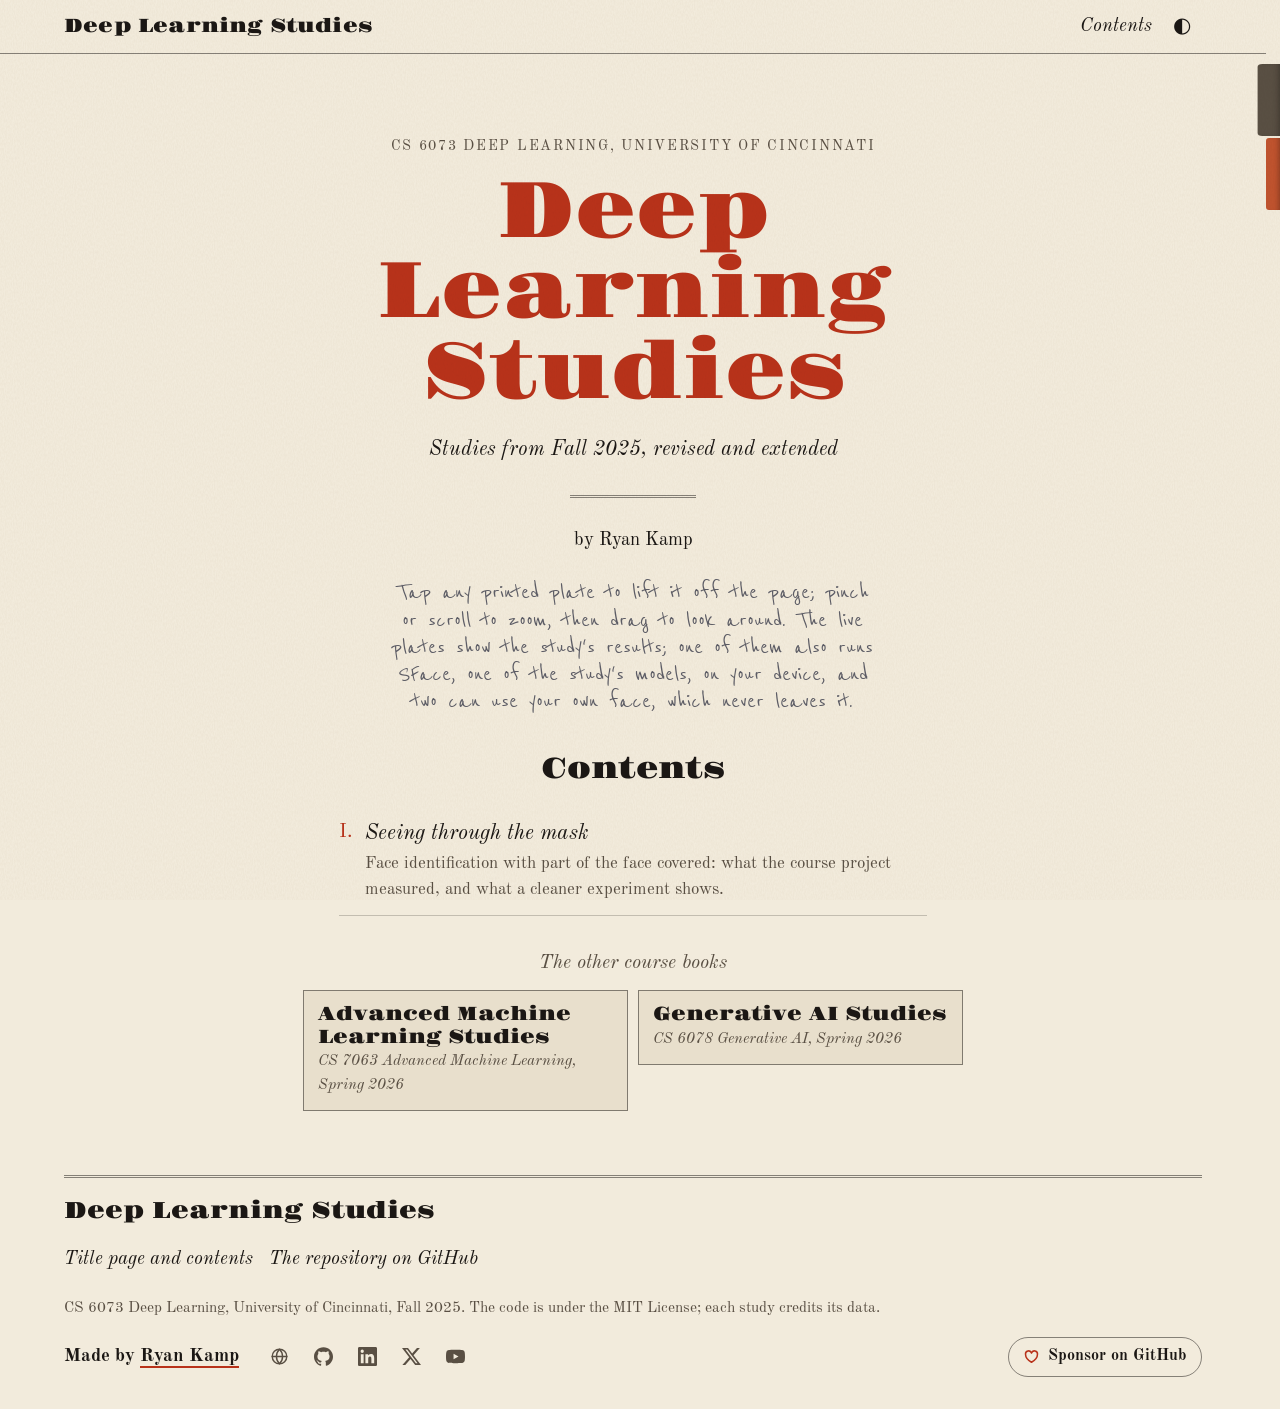
==== docs/index.html @ 61f52e77 "Public release version" ====
<!doctype html>
<html lang="en" data-leaf="0">
<head>
<meta charset="utf-8">
<meta name="viewport" content="width=device-width, initial-scale=1">
<meta name="description" content="A project from CS 6073 Deep Learning, fall 2025, revised and extended: face identification with part of the face covered, what the course project measured, and what a cleaner experiment shows.">
<link rel="icon" href="data:image/svg+xml,%3Csvg%20xmlns%3D%27http%3A%2F%2Fwww.w3.org%2F2000%2Fsvg%27%20viewBox%3D%270%200%2032%2032%27%3E%3Crect%20width%3D%2732%27%20height%3D%2732%27%20rx%3D%274%27%20fill%3D%27%23f2ebdc%27%2F%3E%3Crect%20x%3D%276%27%20y%3D%276%27%20width%3D%2720%27%20height%3D%2720%27%20fill%3D%27%23c0532e%27%2F%3E%3C%2Fsvg%3E">
<link rel="canonical" href="https://ryanjosephkamp.github.io/deep-learning-studies/">
<meta property="og:type" content="website">
<meta property="og:site_name" content="Deep Learning Studies">
<meta property="og:title" content="Deep Learning Studies">
<meta property="og:description" content="A project from CS 6073 Deep Learning, fall 2025, revised and extended: face identification with part of the face covered, what the course project measured, and what a cleaner experiment shows.">
<meta property="og:url" content="https://ryanjosephkamp.github.io/deep-learning-studies/">
<meta property="og:image" content="https://ryanjosephkamp.github.io/deep-learning-studies/assets/share.png">
<meta property="og:image:width" content="1200">
<meta property="og:image:height" content="630">
<meta property="og:image:alt" content="The title page of Deep Learning Studies, by Ryan Kamp: the title in red on cream paper, with the course and the line Studies from Fall 2025, revised and extended.">
<meta name="twitter:card" content="summary_large_image">
<title>Deep Learning Studies</title>
<meta name="color-scheme" content="light dark">
<link rel="stylesheet" href="assets/book.css?v=69820c8120">
<script src="assets/book.js?v=2469685aef"></script>
</head>
<body>
<a class="skip" href="#main">Skip to the text</a>
<header class="head"><a class="brand" href="index.html">Deep Learning Studies</a>
<nav aria-label="Book"><a href="index.html#contents">Contents</a><button class="mode" type="button">◐</button></nav></header>
<nav class="edge" aria-label="Thumb index"><a href="index.html" style="--c:var(--ink-2)" aria-label="Contents" aria-current="page"></a><a href="facial-recognition-under-occlusion-project/index.html" style="--c:#c0532e" aria-label="Chapter I"></a></nav>
<main id="main">
<section class="title-page">
<p class="kicker">CS 6073 Deep Learning, University of Cincinnati</p>
<h1 class="t">Deep Learning Studies</h1>
<p class="sub">Studies from Fall 2025, revised and extended</p>
<div class="rule"></div>
<p class="by">by Ryan Kamp</p>
</section>
<p class="how pencil">Tap any printed plate to lift it off the page; pinch or scroll to zoom, then drag to look around. The live plates show the study&#x27;s results; one of them also runs SFace, one of the study&#x27;s models, on your device, and two can use your own face, which never leaves it.</p>
<section class="contents" id="contents"><h2>Contents</h2><ol><li><a href="facial-recognition-under-occlusion-project/index.html"><span class="no">I.</span><span class="name"><em>Seeing through the mask</em></span><span class="sum">Face identification with part of the face covered: what the course project measured, and what a cleaner experiment shows.</span></a></li></ol></section>
<section class="others" aria-labelledby="others-h"><h2 id="others-h">The other course books</h2><ul><li><a href="https://ryanjosephkamp.github.io/advanced-ml-studies/"><span class="o-title">Advanced Machine Learning Studies</span><span class="o-course">CS 7063 Advanced Machine Learning, Spring 2026</span></a></li><li><a href="https://ryanjosephkamp.github.io/generative-ai-studies/"><span class="o-title">Generative AI Studies</span><span class="o-course">CS 6078 Generative AI, Spring 2026</span></a></li></ul></section>
</main>
<footer class="foot"><div class="foot-inner">
<p class="foot-title">Deep Learning Studies</p>
<nav aria-label="Book and source"><a href="index.html">Title page and contents</a><a href="https://github.com/ryanjosephkamp/deep-learning-studies">The repository on GitHub</a></nav>
<p class="fine">CS 6073 Deep Learning, University of Cincinnati, Fall 2025. The code is under the MIT License; each study credits its data.</p>
<div class="site-credit">
  <p class="site-credit-made">Made by <a href="https://ryanjosephkamp.github.io/">Ryan Kamp</a></p>
  <ul class="site-credit-social" aria-label="Ryan Kamp online">
    <li><a href="https://ryanjosephkamp.github.io/" aria-label="Ryan Kamp’s website" title="Website"><svg viewBox="0 0 24 24" aria-hidden="true" focusable="false"><g fill="none" stroke="currentColor" stroke-width="1.8" stroke-linecap="round" stroke-linejoin="round"><circle cx="12" cy="12" r="9.2"/><path d="M2.8 12h18.4M12 2.8c2.6 2.6 3.9 5.7 3.9 9.2s-1.3 6.6-3.9 9.2c-2.6-2.6-3.9-5.7-3.9-9.2S9.4 5.4 12 2.8Z"/></g></svg></a></li>
    <li><a href="https://github.com/ryanjosephkamp/" aria-label="Ryan Kamp on GitHub" title="GitHub"><svg viewBox="0 0 24 24" aria-hidden="true" focusable="false"><path fill="currentColor" d="M12 .297c-6.63 0-12 5.373-12 12 0 5.303 3.438 9.8 8.205 11.385.6.113.82-.258.82-.577 0-.285-.01-1.04-.015-2.04-3.338.724-4.042-1.61-4.042-1.61C4.422 18.07 3.633 17.7 3.633 17.7c-1.087-.744.084-.729.084-.729 1.205.084 1.838 1.236 1.838 1.236 1.07 1.835 2.809 1.305 3.495.998.108-.776.417-1.305.76-1.605-2.665-.3-5.466-1.332-5.466-5.93 0-1.31.465-2.38 1.235-3.22-.135-.303-.54-1.523.105-3.176 0 0 1.005-.322 3.3 1.23.96-.267 1.98-.399 3-.405 1.02.006 2.04.138 3 .405 2.28-1.552 3.285-1.23 3.285-1.23.645 1.653.24 2.873.12 3.176.765.84 1.23 1.91 1.23 3.22 0 4.61-2.805 5.625-5.475 5.92.42.36.81 1.096.81 2.22 0 1.606-.015 2.896-.015 3.286 0 .315.21.69.825.57C20.565 22.092 24 17.592 24 12.297c0-6.627-5.373-12-12-12"/></svg></a></li>
    <li><a href="https://www.linkedin.com/in/ryanjosephkamp/" aria-label="Ryan Kamp on LinkedIn" title="LinkedIn"><svg viewBox="0 0 24 24" aria-hidden="true" focusable="false"><path fill="currentColor" d="M20.447 20.452h-3.554v-5.569c0-1.328-.027-3.037-1.852-3.037-1.853 0-2.136 1.445-2.136 2.939v5.667H9.351V9h3.414v1.561h.046c.477-.9 1.637-1.85 3.37-1.85 3.601 0 4.267 2.37 4.267 5.455v6.286zM5.337 7.433a2.062 2.062 0 0 1-2.063-2.065 2.064 2.064 0 1 1 2.063 2.065zm1.782 13.019H3.555V9h3.564v11.452zM22.225 0H1.771C.792 0 0 .774 0 1.729v20.542C0 23.227.792 24 1.771 24h20.451C23.2 24 24 23.227 24 22.271V1.729C24 .774 23.2 0 22.222 0h.003z"/></svg></a></li>
    <li><a href="https://x.com/ryanjosephkamp" aria-label="Ryan Kamp on X" title="X"><svg viewBox="0 0 24 24" aria-hidden="true" focusable="false"><path fill="currentColor" d="M18.901 1.153h3.68l-8.04 9.19L24 22.846h-7.406l-5.8-7.584-6.638 7.584H.474l8.6-9.83L0 1.154h7.594l5.243 6.932ZM17.61 20.644h2.039L6.486 3.24H4.298Z"/></svg></a></li>
    <li><a href="https://m.youtube.com/@RyanJosephKamp" aria-label="Ryan Kamp on YouTube" title="YouTube"><svg viewBox="0 0 24 24" aria-hidden="true" focusable="false"><path fill="currentColor" d="M23.498 6.186a3.016 3.016 0 0 0-2.122-2.136C19.505 3.545 12 3.545 12 3.545s-7.505 0-9.377.505A3.017 3.017 0 0 0 .502 6.186C0 8.07 0 12 0 12s0 3.93.502 5.814a3.016 3.016 0 0 0 2.122 2.136c1.871.505 9.376.505 9.376.505s7.505 0 9.377-.505a3.015 3.015 0 0 0 2.122-2.136C24 15.93 24 12 24 12s0-3.93-.502-5.814zM9.545 15.568V8.432L15.818 12l-6.273 3.568z"/></svg></a></li>
  </ul>
  <a class="site-credit-sponsor" href="https://github.com/sponsors/ryanjosephkamp"><svg viewBox="0 0 20 20" aria-hidden="true" focusable="false"><path d="M10 16.8S3 12.6 3 7.6A3.6 3.6 0 0 1 10 6a3.6 3.6 0 0 1 7 1.6c0 5-7 9.2-7 9.2Z" fill="none" stroke="currentColor" stroke-width="1.8" stroke-linejoin="round"/></svg>Sponsor on GitHub</a>
</div>

</div></footer>
<div class="lifted" hidden role="dialog" aria-modal="true" aria-label="Plate">
<div class="bar"><span class="title"></span><button class="close" type="button" aria-label="Put the plate back">✕</button></div>
<div class="stage"><div class="sheet"></div></div>
<p class="lift-cap"></p>
</div>
</body>
</html>
---- docs/assets/book.css ----
/* The course book: an old science book in one ink and a red second ink, with a day printing and a
   night printing. Fonts are under the SIL Open Font License (assets/fonts/OFL-*.txt). */
@font-face { font-family: "Old Standard"; src: url("fonts/old-standard-400.woff2") format("woff2"); font-weight: 400; font-style: normal; font-display: swap; }
@font-face { font-family: "Old Standard"; src: url("fonts/old-standard-400i.woff2") format("woff2"); font-weight: 400; font-style: italic; font-display: swap; }
@font-face { font-family: "Old Standard"; src: url("fonts/old-standard-700.woff2") format("woff2"); font-weight: 700; font-style: normal; font-display: swap; }
@font-face { font-family: "Gravitas One"; src: url("fonts/gravitas-one.woff2") format("woff2"); font-weight: 400; font-style: normal; font-display: swap; }
@font-face { font-family: "Reenie Beanie"; src: url("fonts/reenie-beanie.woff2") format("woff2"); font-weight: 400; font-style: normal; font-display: swap; }

:root {
  color-scheme: light;
  --paper: #f2ebdc;
  --paper-2: #e8dfcc;
  --ink: #1b1714;
  --ink-2: #594f43;
  --rule: rgba(27, 23, 20, 0.22);
  --rule-2: rgba(27, 23, 20, 0.5);
  --rubric: #b8321a;
  --pencil: #5d5d66;
  --shade: 44, 30, 18;
  --mount: #fbf8f1;
  --serif: "Old Standard", "Iowan Old Style", Georgia, serif;
  --fat: "Gravitas One", "Old Standard", Georgia, serif;
  --hand: "Reenie Beanie", "Bradley Hand", cursive;
  --edge: 14px;
  --gutter: clamp(16px, 5vw, 64px);
  --measure: 36rem;
  --wide: min(72rem, 92vw);
  --plate: min(62rem, 92vw);
}
@media (prefers-color-scheme: dark) {
  :root:not([data-theme="light"]) { color-scheme: dark; --paper: #121417; --paper-2: #1c1f24; --ink: #ece5d6; --ink-2: #b3ab9b; --rule: rgba(236, 229, 214, 0.2); --rule-2: rgba(236, 229, 214, 0.45); --rubric: #ff7a52; --pencil: #b0b0b8; --shade: 0, 0, 0; --mount: #1c1f24; }
}
:root[data-theme="dark"] { color-scheme: dark; --paper: #121417; --paper-2: #1c1f24; --ink: #ece5d6; --ink-2: #b3ab9b; --rule: rgba(236, 229, 214, 0.2); --rule-2: rgba(236, 229, 214, 0.45); --rubric: #ff7a52; --pencil: #b0b0b8; --shade: 0, 0, 0; --mount: #1c1f24; }

*, *::before, *::after { box-sizing: border-box; }
@media (min-width: 1024px) { html { font-size: 112%; } :root { --measure: 34rem; } }
@media (min-width: 1440px) { html { font-size: 118%; } :root { --measure: 34rem; } }
html { -webkit-text-size-adjust: 100%; overflow-x: clip; scroll-padding-top: 64px; }
body {
  margin: 0;
  background-color: var(--paper);
  color: var(--ink);
  font: 400 1.0625rem/1.55 var(--serif);
  font-variant-numeric: oldstyle-nums;
  -webkit-font-smoothing: antialiased;
  overflow-x: clip;
  padding-right: var(--edge);
}
/* The sheet: a few fibers. */
body::before {
  content: ""; position: fixed; inset: 0; z-index: 60; pointer-events: none; opacity: 0.45; mix-blend-mode: multiply;
  background-image: url("data:image/svg+xml,%3Csvg xmlns='http://www.w3.org/2000/svg' width='240' height='240'%3E%3Cfilter id='f'%3E%3CfeTurbulence type='fractalNoise' baseFrequency='.9 .35' numOctaves='2' seed='4'/%3E%3CfeColorMatrix values='0 0 0 0 .55 0 0 0 0 .47 0 0 0 0 .35 0 0 0 .32 -.08'/%3E%3C/filter%3E%3Crect width='240' height='240' filter='url(%23f)'/%3E%3C/svg%3E");
}
:root[data-theme="dark"] body::before { mix-blend-mode: screen; opacity: 0.08; }
@media (prefers-color-scheme: dark) { :root:not([data-theme="light"]) body::before { mix-blend-mode: screen; opacity: 0.08; } }
img, svg { display: block; max-width: 100%; height: auto; }
a { color: inherit; text-decoration-thickness: 1px; text-underline-offset: 0.18em; }
a:hover { color: var(--rubric); }
h1, h2, h3 { font-weight: 400; margin: 0; line-height: 1.12; }
p { margin: 0 0 0.85em; }
code { font-family: ui-monospace, SFMono-Regular, Menlo, monospace; font-size: 0.82em; font-variant-numeric: lining-nums; overflow-wrap: anywhere; }
:focus-visible { outline: 2px solid var(--rubric); outline-offset: 3px; }
.skip { position: absolute; left: -999px; top: 0; z-index: 90; background: var(--ink); color: var(--paper); padding: 10px 14px; }
.skip:focus { left: 8px; top: 8px; }
.kicker { font-size: 0.8rem; letter-spacing: 0.12em; text-transform: uppercase; color: var(--ink-2); margin: 0 0 0.5rem; font-variant-numeric: lining-nums; }
.pencil { font-family: var(--hand); color: var(--pencil); font-size: 1.45rem; line-height: 1.05; }

/* The running head */
.head {
  display: flex; align-items: center; justify-content: space-between; gap: 8px;
  height: 54px; padding: 0 var(--gutter); border-bottom: 1px solid var(--rule-2);
}
.brand { font: 400 clamp(0.88rem, 4.1vw, 1.08rem)/1 var(--fat); text-decoration: none; letter-spacing: 0.01em; white-space: nowrap; }
.head nav { display: flex; align-items: center; gap: 2px; }
.head nav a { padding: 10px 8px; text-decoration: none; font-style: italic; }
@media (max-width: 420px) { .head { padding: 0 6px 0 16px; gap: 4px; } .head nav a { padding: 10px 4px; font-size: 0.95rem; } .mode { width: 36px; } }
.mode { all: unset; box-sizing: border-box; display: inline-grid; place-items: center; width: 40px; height: 40px; cursor: pointer; border-radius: 50%; font-size: 1.15rem; }
.mode:focus-visible { outline: 2px solid var(--rubric); }

/* The fore-edge: one painted tab per chapter, and one for the contents */
.edge { position: fixed; z-index: 45; right: 0; top: 64px; bottom: 12px; width: var(--edge); display: flex; flex-direction: column; gap: 2px; }
.edge a { flex: 0 1 72px; min-height: 28px; background: var(--c, var(--ink-2)); border-radius: 3px 0 0 3px; transform-origin: right center; transition: transform 0.14s; box-shadow: inset -5px 0 6px -5px rgba(0, 0, 0, 0.4); }
.edge a:hover, .edge a[aria-current="page"] { transform: scaleX(1.6); }

/* The title page */
.title-page { max-width: 44rem; margin: 0 auto; padding: clamp(40px, 9vh, 96px) var(--gutter) 24px; text-align: center; }
.title-page .t { font: 400 clamp(2.4rem, 9vw, 4.4rem)/1.02 var(--fat); color: var(--rubric); margin: 0.2em 0 0.25em; }
.title-page .sub { font-style: italic; font-size: 1.15rem; margin: 0 0 1.4rem; }
.title-page .rule { width: 7rem; height: 0; border-top: 3px double var(--rule-2); margin: 1.6rem auto; }
.title-page .by { font-size: 1.05rem; margin: 0; }
.how { max-width: var(--measure); margin: 0 auto; padding: 0 var(--gutter); text-align: center; }
.contents { max-width: 40rem; margin: 2.2rem auto 0; padding: 0 var(--gutter); }
.contents h2 { font: 400 1.6rem/1 var(--fat); text-align: center; margin-bottom: 1.2rem; }
.contents ol { list-style: none; margin: 0; padding: 0; }
.contents li a { display: grid; grid-template-columns: auto 1fr; gap: 0 12px; padding: 12px 0; text-decoration: none; border-bottom: 1px solid var(--rule); }
.contents .no { font-variant: small-caps; color: var(--rubric); font-size: 1.1rem; }
.contents .name { font-size: 1.2rem; }
.contents .sum { grid-column: 2; color: var(--ink-2); font-size: 0.95rem; }

/* A chapter: a text column, with a wider track for the hero, the plates, and the live plates */
.chapter {
  display: grid; padding: 0 0 24px;
  grid-template-columns: [full-start] minmax(var(--gutter), 1fr) [wide-start] minmax(0, calc((var(--wide) - var(--measure)) / 2)) [text-start] min(var(--measure), calc(100% - 2 * var(--gutter))) [text-end] minmax(0, calc((var(--wide) - var(--measure)) / 2)) [wide-end] minmax(var(--gutter), 1fr) [full-end];
}
.chapter > * { grid-column: text; min-width: 0; }
.chapter > .hero, .chapter > .plate, .chapter > .plate-live, .chapter > .turn, .chapter > .others { grid-column: wide; }
.chapter h1 { font: 400 clamp(2rem, 7vw, 3.1rem)/1.06 var(--fat); margin: 0.2rem 0 0.6rem; }
.chapter h1 em { font-style: normal; }
.chapter .front { font-style: italic; color: var(--ink-2); text-align: center; margin-top: 1.4rem; }
.chapter .front p { margin-bottom: 0.4em; }
.chapter .papers { display: flex; justify-content: center; flex-wrap: wrap; gap: 8px 18px; font-style: italic; margin: 0.4rem 0 1.6rem; }
.chapter .papers a { padding: 6px 0; }
.chapter h2 { font: 400 1.55rem/1.15 var(--serif); font-style: italic; margin: 2.2rem 0 0.8rem; text-align: center; }
.chapter h2::before { content: "❦"; display: block; color: var(--rubric); font-style: normal; font-size: 1.1rem; margin-bottom: 0.3rem; }
.chapter ul { padding-left: 1.2rem; }
.chapter li { margin-bottom: 0.5em; }
.chapter strong { font-weight: 700; }

/* The hero: the chapter's finding, a live miniature, its key numbers, and the way to each live plate */
.hero { display: grid; gap: 14px 28px; grid-template-columns: 1fr; padding: clamp(18px, 4vh, 48px) 0 clamp(14px, 3vh, 30px); border-bottom: 3px double var(--rule-2); margin-bottom: 0.4rem; }
.hero-text { text-align: center; }
.hero .kicker { margin-bottom: 0.2rem; }
.hero h1 { margin: 0 0 0.45rem; font-size: clamp(1.75rem, 7.4vw, 3.1rem); }
.hero-line { font-size: clamp(1.02rem, 4.2vw, 1.5rem); line-height: 1.3; margin: 0 auto; max-width: 34rem; text-wrap: balance; }
.hero-line em { font-style: italic; }
.hero-plate { margin: 0; display: grid; grid-template-columns: minmax(118px, 38%) 1fr; gap: 14px; align-items: center; }
.hero-crop { position: relative; aspect-ratio: 1; background: var(--mount); padding: 5px; border: 1px solid var(--rule-2); box-shadow: 0 12px 22px -16px rgba(var(--shade), 0.7); }
.hero-crop img, .hero-crop svg { position: absolute; inset: 5px; width: calc(100% - 10px); height: calc(100% - 10px); }
.hero-sq { fill: #000; }
.hero-read { display: grid; gap: 6px; font-size: 0.92rem; }
.hero-pause { all: unset; box-sizing: border-box; cursor: pointer; margin-left: 8px; min-height: 32px; padding: 2px 10px; border: 1px solid var(--rule-2); border-radius: 999px; font-size: 0.78rem; font-style: italic; color: var(--ink-2); vertical-align: middle; }
.hero-pause:focus-visible { outline: 2px solid var(--rubric); outline-offset: 2px; }
.hero-pause[hidden] { display: none; }
.hero-read p { margin: 0; }
.hero-size { font-style: italic; color: var(--ink-2); }
.hs-v { font: 400 1.5rem/1 var(--fat); color: var(--ink); font-style: normal; font-variant-numeric: lining-nums tabular-nums; margin-right: 0.15em; }
.hero-bar { display: grid; grid-template-columns: 5.6em 1fr 3.3em; align-items: center; gap: 8px; }
.hb-n { line-height: 1.1; }
.hb-t { height: 10px; border-left: 1px solid var(--rule-2); background: linear-gradient(to right, var(--rule) 1px, transparent 1px) 0 0 / 25% 100%; position: relative; }
.hb-f { position: absolute; left: 0; top: 1px; bottom: 1px; width: 0; background: var(--ink); transition: width 0.45s ease; }
.hero-bar[data-m="sf"] .hb-f { background: var(--rubric); }
.hb-v { text-align: right; font-variant-numeric: lining-nums tabular-nums; }
.hero-note { font-size: 0.8rem; color: var(--ink-2); font-style: italic; line-height: 1.3; }
.hero-numbers { display: grid; grid-template-columns: repeat(3, 1fr); gap: 10px; margin: 0; }
.hn { border-top: 1px solid var(--rule-2); padding-top: 6px; }
.hn dt { font: 400 clamp(0.98rem, 4vw, 1.55rem)/1.1 var(--fat); white-space: nowrap; font-variant-numeric: lining-nums; color: var(--rubric); }
.hn dd { margin: 4px 0 0; font-size: 0.78rem; line-height: 1.3; color: var(--ink-2); }
.hero-chips { display: flex; flex-wrap: wrap; justify-content: center; gap: 8px; }
.hero-chips a { display: inline-flex; align-items: center; gap: 8px; min-height: 42px; padding: 6px 14px 6px 8px; border: 1px solid var(--rule-2); border-radius: 999px; text-decoration: none; font-style: italic; background: var(--paper); }
.hero-chips a:hover { border-color: var(--rubric); }
.chip-no { display: inline-grid; place-items: center; width: 26px; height: 26px; border-radius: 50%; background: var(--rubric); color: var(--paper); font: 400 0.8rem/1 var(--serif); font-style: normal; font-variant-numeric: lining-nums; }
@media (max-width: 520px) {
  .hero { gap: 12px; padding-top: 14px; }
  .hero-plate { grid-template-columns: 40% 1fr; gap: 12px; }
  .hero-bar { grid-template-columns: 1fr 3.2em; row-gap: 2px; }
  .hb-n { grid-column: 1 / -1; font-size: 0.82rem; color: var(--ink-2); }
  .hs-v { font-size: 1.3rem; }
  .hs-l { font-size: 0.82rem; }
  .hero-note { font-size: 0.74rem; }
  .hero-numbers { gap: 8px; }
  .hn dd { font-size: 0.74rem; }
  .hero-chips { gap: 6px; }
  .hero-chips a { font-size: 0.86rem; min-height: 40px; padding: 4px 10px 4px 5px; gap: 6px; }
  .chip-no { width: 22px; height: 22px; font-size: 0.72rem; }
}
@media (min-width: 860px) {
  .hero { grid-template-columns: minmax(0, 1.05fr) minmax(0, 1fr); grid-template-areas: "text plate" "nums plate" "chips chips"; align-items: center; }
  .hero-text { grid-area: text; text-align: left; align-self: end; }
  .hero-line { margin: 0; }
  .hero-plate { grid-area: plate; grid-template-columns: minmax(0, 0.9fr) minmax(0, 1fr); }
  .hero-numbers { grid-area: nums; align-self: start; }
  .hero-chips { grid-area: chips; justify-content: flex-start; }
}

/* The end of a chapter: turning back, and the other course books */
.turn { display: flex; flex-wrap: wrap; justify-content: center; gap: 10px 28px; margin: 2.6rem 0 0; padding-top: 1.2rem; border-top: 3px double var(--rule-2); font-style: italic; }
.turn a { padding: 8px 0; }
.others { margin: 2rem auto 0; max-width: 44rem; width: 100%; padding: 0 var(--gutter); }
.chapter > .others { padding: 0; }
.others h2 { font: 400 1.1rem/1.2 var(--serif); font-style: italic; text-align: center; color: var(--ink-2); margin: 0 0 0.8rem; }
.others h2::before { content: none; }
.others ul { list-style: none; margin: 0; padding: 0; display: grid; gap: 10px; grid-template-columns: repeat(auto-fit, minmax(15rem, 1fr)); }
.others a { display: grid; gap: 2px; padding: 12px 14px; border: 1px solid var(--rule-2); text-decoration: none; background: var(--paper-2); }
.others a:hover { border-color: var(--rubric); }
.o-title { font: 400 1.05rem/1.2 var(--fat); }
.o-course { font-size: 0.86rem; color: var(--ink-2); font-style: italic; }

/* Plates: figures that lift off the page */
.plate { margin: 1.8rem auto; width: 100%; max-width: var(--plate); }
.plate > button.lift { all: unset; box-sizing: border-box; display: block; width: 100%; cursor: zoom-in; background: var(--mount); padding: 10px; border: 1px solid var(--rule-2); box-shadow: 0 1px 0 var(--rule), 0 14px 24px -18px rgba(var(--shade), 0.6); transition: transform 0.2s ease, box-shadow 0.2s ease; }
.plate > button.lift:hover { transform: translateY(-2px) rotate(-0.15deg); box-shadow: 0 1px 0 var(--rule), 0 22px 30px -18px rgba(var(--shade), 0.7); }
.plate > button.lift:focus-visible { outline: 2px solid var(--rubric); outline-offset: 3px; }
.plate img { width: 100%; height: auto; max-height: 82vh; object-fit: contain; }
.plate picture { display: block; }
@media (max-width: 640px) { .plate img { max-height: none; } }
.plate .v-dark { display: none; }
:root[data-theme="dark"] .plate .v-light { display: none; }
:root[data-theme="dark"] .plate .v-dark { display: block; }
@media (prefers-color-scheme: dark) { :root:not([data-theme="light"]) .plate .v-light { display: none; } :root:not([data-theme="light"]) .plate .v-dark { display: block; } }
.plate figcaption { margin: 0.7rem auto 0; max-width: var(--measure); font-size: 0.92rem; line-height: 1.45; color: var(--ink-2); }
.plate figcaption b { font-variant: small-caps; color: var(--rubric); font-weight: 400; letter-spacing: 0.04em; margin-right: 0.3em; }
.plate .hint { font-family: var(--hand); color: var(--pencil); font-size: 1.25rem; text-align: right; margin: 0.15rem 0.2rem 0; transform: rotate(-1deg); }

/* The lifted plate */
.lifted { position: fixed; inset: 0; z-index: 80; background: rgba(20, 16, 12, 0.94); display: grid; grid-template-rows: auto 1fr auto; touch-action: none; animation: lift-in 0.22s ease-out; }
.lifted[hidden] { display: none; }
.lifted .bar { display: flex; justify-content: space-between; align-items: center; gap: 8px; padding: 10px 16px; color: #fff; font-style: italic; }
.lifted .bar button { all: unset; cursor: pointer; min-width: 44px; min-height: 44px; display: grid; place-items: center; font-size: 1.3rem; color: #fff; border-radius: 50%; }
.lifted .bar button:focus-visible { outline: 2px solid #fff; }
.lifted .stage { position: relative; overflow: hidden; display: grid; place-items: center; }
.lifted .sheet { background: var(--mount); padding: 10px; box-shadow: 0 30px 60px -20px rgba(0, 0, 0, 0.7); transform-origin: 0 0; will-change: transform; max-width: min(96vw, 1400px); }
.lifted .sheet img { max-height: 78vh; width: auto; max-width: 100%; user-select: none; -webkit-user-drag: none; }
.lifted .lift-cap { color: #f2ebdc; margin: 0; padding: 8px 16px 16px; font-size: 0.9rem; text-align: center; max-height: 22vh; overflow-y: auto; }
@keyframes lift-in { from { opacity: 0; } to { opacity: 1; } }

/* The live plate */
.plate-live { margin: 2.2rem 0; scroll-margin-top: 64px; }
.plate-live .plate-live-stage { background: var(--paper-2); border: 1px solid var(--rule-2); padding: clamp(12px, 3vw, 22px); box-shadow: 0 14px 24px -18px rgba(var(--shade), 0.6); }
.plate-live h3 { font: 400 1.25rem/1.1 var(--fat); margin: 0 0 0.8rem; }
.ox-controls { display: grid; gap: 10px; margin-bottom: 14px; }
.ox-kinds, .ox-test { display: flex; flex-wrap: wrap; gap: 6px; }
.ox-kinds button, .ox-test button, .ox-play { all: unset; box-sizing: border-box; cursor: pointer; min-height: 40px; padding: 8px 12px; border: 1px solid var(--rule-2); border-radius: 999px; font-style: italic; font-size: 0.95rem; line-height: 1.2; background: var(--paper); }
.ox-kinds button[aria-checked="true"], .ox-test button[aria-checked="true"] { background: var(--ink); color: var(--paper); border-color: var(--ink); }
.ox-kinds button:focus-visible, .ox-test button:focus-visible, .ox-play:focus-visible { outline: 2px solid var(--rubric); outline-offset: 2px; }
.ox-play { justify-self: start; font-style: normal; }
.ox-size { display: grid; grid-template-columns: auto 1fr 3.4em; align-items: center; gap: 10px; font-style: italic; }
.ox-size input { width: 100%; accent-color: var(--rubric); min-height: 32px; }
.ox-size input:disabled { opacity: 0.4; }
.ox-size-out { font-variant-numeric: lining-nums tabular-nums; text-align: right; font-style: normal; }
.ox-body { display: grid; grid-template-columns: minmax(120px, 0.8fr) 2fr; gap: clamp(12px, 3vw, 28px); align-items: start; }
.ox-cropwrap { display: grid; gap: 8px; }
.ox-crop { width: 100%; background: var(--mount); border: 1px solid var(--rule-2); }
.ox-frame { fill: #fbf8f1; stroke: #1b1714; stroke-width: 0.8; }
.ox-dots circle { fill: #c0532e; stroke: #fbf8f1; stroke-width: 0.8; }
.ox-fill-black { fill: #1b1714; }
.ox-fill-gray { fill: rgb(128, 128, 128); }
.ox-example { fill: none; stroke: #c0532e; stroke-width: 0.8; stroke-dasharray: 3 2; }
.ox-fit { font-family: var(--hand); color: var(--pencil); font-size: 1.15rem; line-height: 1.1; margin: 0; }
.ox-chart { display: grid; gap: 4px; font-size: 0.9rem; }
.ox-row, .ox-axis { display: grid; grid-template-columns: minmax(7.5em, 9.5em) 1fr 3.4em; align-items: center; gap: 8px; }
.ox-name { line-height: 1.15; }
.ox-trained .ox-name { color: var(--ink-2); }
.ox-track { position: relative; height: 22px; border-left: 1px solid var(--rule-2); background: linear-gradient(to right, var(--rule) 1px, transparent 1px) 0 0 / 25% 100%; }
.ox-ci { position: absolute; top: 9px; height: 4px; background: var(--ink); opacity: 0.35; border-radius: 2px; }
.ox-dot { position: absolute; top: 5px; width: 12px; height: 12px; margin-left: -6px; border-radius: 50%; background: var(--rubric); border: 2px solid var(--paper-2); transition: left 0.35s ease; }
.ox-ghost { position: absolute; top: 3px; width: 0; height: 16px; border-left: 2px dotted var(--ink-2); opacity: 0.6; }
.ox-ci { transition: left 0.35s ease, width 0.35s ease; }
.ox-val { font-variant-numeric: lining-nums tabular-nums; text-align: right; }
.ox-row.is-empty .ox-track > * { display: none; }
.ox-row.is-empty .ox-val { color: var(--ink-2); font-style: italic; }
.ox-ticks { display: flex; justify-content: space-between; font-size: 0.75rem; color: var(--ink-2); font-variant-numeric: lining-nums; }
.ox-detail { margin: 8px 0 0; font-size: 0.86rem; min-height: 1.4em; }
.ox-row:focus-visible { outline: 2px solid var(--rubric); outline-offset: 2px; }
.ox-legend { margin: 10px 0 0; font-size: 0.82rem; color: var(--ink-2); }
.ox-caption { margin: 14px 0 0; font-size: 0.98rem; min-height: 4.5em; }
.ox-checked { margin: 6px 0 0; font-size: 0.8rem; color: var(--ink-2); font-style: italic; }
@media (max-width: 640px) { .ox-row { grid-template-columns: 1fr 3.4em; row-gap: 0; } .ox-row .ox-name { grid-column: 1 / -1; font-size: 0.86rem; } .ox-axis { grid-template-columns: 1fr 3.4em; } .ox-axis > span:first-child { display: none; } }
/* The face under the occluder */
.ox-stack { position: relative; aspect-ratio: 1; background: var(--mount); border: 1px solid var(--rule-2); padding: 4px; }
.ox-stack canvas, .ox-stack svg { position: absolute; inset: 4px; width: calc(100% - 8px); height: calc(100% - 8px); }
.ox-stack .ox-crop { background: none; border: 0; }
.ox-dots circle { fill: #f2ebdc; stroke: #c0532e; stroke-width: 0.7; opacity: 0.85; }
.ox-faces { display: flex; flex-wrap: wrap; gap: 6px; }
.ox-facebtn { all: unset; box-sizing: border-box; cursor: pointer; min-height: 44px; border: 1px solid var(--rule-2); border-radius: 8px; background: var(--paper); display: inline-grid; place-items: center; }
.ox-facebtn img { width: 44px; height: 44px; border-radius: 7px; }
.ox-own { display: flex; flex-wrap: wrap; gap: 6px; }
.ox-ownbtn { all: unset; box-sizing: border-box; cursor: pointer; min-height: 40px; padding: 6px 12px; border: 1px solid var(--rule-2); border-radius: 999px; font-style: italic; font-size: 0.9rem; background: var(--paper); }
.ox-ownbtn[aria-pressed="true"] { background: var(--ink); color: var(--paper); border-color: var(--ink); }
.ox-ownbtn:focus-visible { outline: 2px solid var(--rubric); outline-offset: 2px; }
.ox-facebtn[aria-checked="true"] { border-color: var(--rubric); box-shadow: 0 0 0 2px var(--rubric); }
.ox-facebtn:focus-visible { outline: 2px solid var(--rubric); outline-offset: 2px; }
.ox-facestatus { margin: 0; font-size: 0.8rem; color: var(--ink-2); font-style: italic; min-height: 2.4em; }
.ox-charthead { margin: 0 0 6px; font-size: 0.86rem; color: var(--ink-2); font-style: italic; }

/* Does it still know you? */
.st-intro { display: grid; gap: 8px; justify-items: start; }
.st-intro p { margin: 0; max-width: 40rem; }
.st-intro.is-done > :not(.st-progress) { display: none; }
.st-fine { font-size: 0.86rem; color: var(--ink-2); }
.st-load, .st-keep { all: unset; box-sizing: border-box; cursor: pointer; min-height: 44px; padding: 10px 18px; border-radius: 999px; background: var(--ink); color: var(--paper); font-style: italic; }
.st-load:disabled { opacity: 0.5; cursor: progress; }
.st-keep { background: var(--paper); color: var(--ink); border: 1px solid var(--rule-2); padding: 8px 14px; }
.st-keep[hidden] { display: none; }
.st-row { display: grid; grid-template-columns: 3.4em 1fr; gap: 8px; align-items: start; }
.st-sources { display: flex; flex-wrap: wrap; gap: 6px; }
.st-src { all: unset; box-sizing: border-box; cursor: pointer; min-height: 42px; padding: 8px 14px; border: 1px solid var(--rule-2); border-radius: 999px; font-style: italic; background: var(--paper); }
.st-src[aria-pressed="true"] { background: var(--ink); color: var(--paper); border-color: var(--ink); }
.st-src:focus-visible { outline: 2px solid var(--rubric); outline-offset: 2px; }
.st-keep:disabled { opacity: 0.45; cursor: default; }
.st-hint { margin: 0; font-size: 0.86rem; font-style: italic; color: var(--ink-2); min-height: 1.2em; }
.st-cut { margin: 0; font-size: 0.8rem; color: var(--ink-2); }
.st-announce { position: absolute; width: 1px; height: 1px; overflow: hidden; clip-path: inset(50%); white-space: nowrap; }
.st-dot[hidden] { display: none; }
.st-dot.is-off { border-style: dashed; }
.st-label { font-size: 0.82rem; color: var(--ink-2); font-variant: small-caps; letter-spacing: 0.04em; padding-top: 10px; }
.st-load:focus-visible, .st-keep:focus-visible { outline: 2px solid var(--rubric); outline-offset: 2px; }
.st-progress { font-size: 0.86rem; font-style: italic; color: var(--ink-2); min-height: 1.3em; }
.st-live { display: grid; gap: 14px; }
.st-live[hidden] { display: none; }
.st-controls { display: grid; gap: 10px; }
.st-chips { display: flex; flex-wrap: wrap; gap: 6px; }
.st-chips button { all: unset; box-sizing: border-box; cursor: pointer; min-height: 40px; padding: 8px 12px; border: 1px solid var(--rule-2); border-radius: 999px; font-style: italic; font-size: 0.95rem; background: var(--paper); }
.st-chips button[aria-checked="true"] { background: var(--ink); color: var(--paper); border-color: var(--ink); }
.st-chips button:focus-visible { outline: 2px solid var(--rubric); outline-offset: 2px; }
.st-size { display: grid; grid-template-columns: auto 1fr 3.4em; align-items: center; gap: 10px; font-style: italic; }
.st-size[hidden] { display: none; }
.st-size input { width: 100%; accent-color: var(--rubric); min-height: 32px; }
.st-size-out { font-variant-numeric: lining-nums tabular-nums; text-align: right; font-style: normal; }
.st-body { display: grid; gap: 16px; grid-template-columns: 1fr; }
.st-pics { display: grid; grid-template-columns: 1fr 1fr; gap: 10px; max-width: 26rem; }
.st-pics figure { margin: 0; }
.st-crop { width: 100%; aspect-ratio: 1; background: var(--mount); border: 1px solid var(--rule-2); image-rendering: auto; }
.st-pics figcaption { font-size: 0.82rem; color: var(--ink-2); font-style: italic; margin-top: 4px; }
.st-meter { display: grid; gap: 8px; align-content: start; }
.st-track { position: relative; height: 54px; border-bottom: 1px solid var(--rule-2); background: linear-gradient(to right, var(--rule) 1px, transparent 1px) 0 0 / calc(100% / 6) 100%; }
.st-trail { position: absolute; inset: 0; width: 100%; height: 100%; }
.st-trail polyline { fill: none; stroke: var(--rubric); stroke-width: 0.6; opacity: 0.45; vector-effect: non-scaling-stroke; }
.st-dot { position: absolute; bottom: -8px; width: 16px; height: 16px; margin-left: -8px; border-radius: 50%; background: var(--rubric); border: 2px solid var(--paper-2); transition: left 0.25s ease; left: 16.7%; }
.st-thr { position: absolute; top: 0; bottom: 0; border-left: 2px dashed var(--ink-2); }
.st-thr-l { position: absolute; top: 2px; left: 5px; font-size: 0.72rem; color: var(--ink-2); white-space: nowrap; font-style: italic; }
.st-thr:first-child .st-thr-l { left: auto; right: 5px; }
.st-thr + .st-thr .st-thr-l { top: 22px; }
.st-ticks { position: relative; height: 1.2em; font-size: 0.75rem; color: var(--ink-2); font-variant-numeric: lining-nums; }
.st-ticks span { position: absolute; transform: translateX(-50%); }
.st-read { margin: 6px 0 0; font-size: 0.95rem; font-variant-numeric: lining-nums; }
.st-say { margin: 0; font-size: 0.98rem; min-height: 2.6em; }
.st-note { margin: 0; font-size: 0.84rem; color: var(--ink-2); font-style: italic; }
@media (min-width: 760px) { .st-body { grid-template-columns: minmax(0, 0.9fr) minmax(0, 1.1fr); align-items: start; } }
@media (prefers-reduced-motion: reduce) { .st-dot, .hb-f { transition: none; } }

.plate-live figcaption { margin: 0.7rem auto 0; max-width: var(--measure); font-size: 0.92rem; color: var(--ink-2); }
@media (max-width: 640px) {
  .ox-body { grid-template-columns: 1fr; }
  .ox-cropwrap { grid-template-columns: minmax(120px, 42%) 1fr; align-items: start; column-gap: 12px; }
  .ox-cropwrap > .ox-stack { grid-row: span 4; }
}
@media (prefers-reduced-motion: reduce) { .ox-dot, .ox-ci, .plate > button.lift, .edge a { transition: none; } .lifted { animation: none; } }

/* The foot */
.foot { margin: 64px var(--gutter) 0; padding: 22px 0 32px; border-top: 3px double var(--rule-2); }
.foot-inner { display: grid; gap: 16px; max-width: 64rem; margin: 0 auto; }
.foot-title { font: 400 1.3rem/1 var(--fat); margin: 0; }
.foot nav { display: flex; flex-wrap: wrap; gap: 4px 16px; font-style: italic; }
.foot nav a { text-decoration: none; padding: 6px 0; }
.foot .fine { margin: 0; font-size: 0.86rem; color: var(--ink-2); }

/* Ryan's credit row (from constitutions/templates/site-footer), in the book's inks */
.site-credit { --credit-ink: var(--ink); --credit-muted: var(--ink-2); --credit-line: var(--rule-2); --credit-accent: var(--rubric); --credit-heart: var(--rubric); --credit-hover: rgba(var(--shade), 0.08); display: flex; flex-wrap: wrap; align-items: center; gap: 12px 20px; }
.site-credit-made { margin: 0; color: var(--credit-ink); font-weight: 700; }
.site-credit-made a { color: inherit; text-decoration: underline; text-decoration-color: var(--credit-accent); text-decoration-thickness: 2px; text-underline-offset: 0.25em; }
.site-credit-social { display: flex; flex-wrap: wrap; gap: 4px; margin: 0; padding: 0; list-style: none; }
.site-credit-social a { display: grid; place-items: center; width: 40px; height: 40px; border-radius: 10px; color: var(--credit-muted); transition: color 0.15s ease, background-color 0.15s ease; }
.site-credit-social a:hover { color: var(--credit-ink); background: var(--credit-hover); }
.site-credit-social svg { width: 19px; height: 19px; }
.site-credit-sponsor { display: inline-flex; align-items: center; gap: 8px; margin-left: auto; min-height: 40px; padding: 0 14px; border: 1px solid var(--credit-line); border-radius: 999px; color: var(--credit-ink); font-weight: 700; font-size: 0.9rem; text-decoration: none; transition: border-color 0.15s ease, background-color 0.15s ease; }
.site-credit-sponsor svg { width: 17px; height: 17px; color: var(--credit-heart); }
.site-credit-sponsor:hover { border-color: var(--credit-muted); background: var(--credit-hover); }
.site-credit a:focus-visible { outline: 2px solid var(--credit-accent); outline-offset: 2px; }
@media (max-width: 720px) { .site-credit-sponsor { margin-left: 0; } }
@media (prefers-reduced-motion: reduce) { .site-credit a { transition: none; } }

/* Turning the page. Going forward, the page lifts from its fore-edge and turns over about the spine
   on the left; going back, the earlier page turns back into place over the later one. The running
   head and the thumb index stay put. Browsers without cross-document view transitions just navigate. */
@view-transition { navigation: auto; }
.head { view-transition-name: running-head; }
.edge { view-transition-name: thumb-index; }
::view-transition-group(root) { animation-duration: 0.56s; }
::view-transition-image-pair(root) { isolation: isolate; perspective: 2200px; }
html:active-view-transition-type(forward)::view-transition-old(root) { z-index: 2; transform-origin: 0 50%; animation: leaf-over 0.56s cubic-bezier(0.45, 0.05, 0.3, 1) both; }
html:active-view-transition-type(forward)::view-transition-new(root) { z-index: 1; animation: leaf-under 0.56s ease-out both; }
html:active-view-transition-type(back)::view-transition-new(root) { z-index: 2; transform-origin: 0 50%; animation: leaf-back 0.56s cubic-bezier(0.45, 0.05, 0.3, 1) both; }
html:active-view-transition-type(back)::view-transition-old(root) { z-index: 1; animation: leaf-under-back 0.56s ease-in both; }
@keyframes leaf-over {
  0% { transform: rotateY(0deg); filter: brightness(1); box-shadow: 0 0 0 rgba(0, 0, 0, 0); }
  45% { filter: brightness(0.93); box-shadow: 30px 0 60px rgba(0, 0, 0, 0.28); }
  100% { transform: rotateY(-92deg); filter: brightness(0.7); box-shadow: 40px 0 80px rgba(0, 0, 0, 0.12); }
}
@keyframes leaf-under { 0% { filter: brightness(0.82); } 100% { filter: brightness(1); } }
@keyframes leaf-back {
  0% { transform: rotateY(-92deg); filter: brightness(0.7); box-shadow: 40px 0 80px rgba(0, 0, 0, 0.12); }
  55% { filter: brightness(0.93); box-shadow: 30px 0 60px rgba(0, 0, 0, 0.28); }
  100% { transform: rotateY(0deg); filter: brightness(1); box-shadow: 0 0 0 rgba(0, 0, 0, 0); }
}
@keyframes leaf-under-back { 0% { filter: brightness(1); } 100% { filter: brightness(0.82); } }
::view-transition-old(running-head), ::view-transition-new(running-head), ::view-transition-old(thumb-index), ::view-transition-new(thumb-index) { animation-duration: 0.2s; }
@media (prefers-reduced-motion: reduce) { ::view-transition-group(*), ::view-transition-old(*), ::view-transition-new(*) { animation: none !important; } }
/* The seed-draw plate: one seed per configuration, and the three primary contrasts on one shared
   axis. Only the book's tokens, so the day and night printings both work. */
.sd-body { display: grid; gap: 18px; }
@media (min-width: 960px) { .sd-body { grid-template-columns: minmax(15rem, 18rem) minmax(0, 1fr); gap: clamp(20px, 3vw, 36px); align-items: start; } }

/* The seeds */
.sd-pick { --sd-chips: 128px; min-width: 0; }
.sd-ask { margin: 0 0 4px; font-style: italic; }
.sd-seeds { display: grid; }
.sd-seedhead, .sd-cfg { display: grid; grid-template-columns: 1.1em minmax(0, 1fr) var(--sd-chips); align-items: center; gap: 0 6px; }
.sd-seedhead { font-size: 0.75rem; color: var(--ink-2); font-style: italic; }
.sd-seedhead span:last-child { text-align: center; }
.sd-cfg { padding: 5px 0; border-top: 1px solid var(--rule); }
.sd-cfg:last-child { border-bottom: 1px solid var(--rule); }
.sd-sign { color: var(--ink); font-size: 1.15rem; line-height: 1; text-align: center; font-variant-numeric: lining-nums; }
.sd-cname { display: grid; gap: 1px; font-size: 0.92rem; line-height: 1.15; min-width: 0; }
.sd-cname small { font-size: 0.76rem; color: var(--ink-2); font-style: italic; }
.sd-chips { display: flex; gap: 4px; }
.sd-chip { all: unset; box-sizing: border-box; display: grid; place-items: center; width: 40px; height: 40px; border-radius: 50%; border: 1px solid var(--rule-2); background: var(--paper); cursor: pointer; font-size: 1rem; font-variant-numeric: lining-nums; transition: background-color 0.2s ease, color 0.2s ease; }
.sd-chip[aria-checked="true"] { background: var(--ink); color: var(--paper); border-color: var(--ink); }
.sd-chip:focus-visible { outline: 2px solid var(--rubric); outline-offset: 2px; }
@media (hover: hover) { .sd-chip:hover { border-color: var(--ink); } }
.sd-actions { display: flex; flex-wrap: wrap; align-items: center; gap: 8px 10px; margin-top: 12px; }
.sd-btn { all: unset; box-sizing: border-box; cursor: pointer; min-height: 40px; min-width: 64px; padding: 8px 16px; border: 1px solid var(--rule-2); border-radius: 999px; background: var(--paper); font-size: 0.95rem; line-height: 1.2; text-align: center; }
.sd-draw { background: var(--ink); color: var(--paper); border-color: var(--ink); font-style: italic; }
.sd-btn:focus-visible { outline: 2px solid var(--rubric); outline-offset: 2px; }
.sd-tally { font-size: 0.82rem; color: var(--ink-2); font-style: italic; font-variant-numeric: lining-nums; }

/* The number lines */
.sd-lines { display: grid; gap: 8px; min-width: 0; }
.sd-line { padding: 4px 0; }
.sd-line:focus-visible { outline: 2px solid var(--rubric); outline-offset: 3px; }
.sd-name { margin: 0 0 4px; font-size: 0.92rem; line-height: 1.2; }
.sd-line.is-focus .sd-name { text-decoration: underline; text-decoration-color: var(--rule-2); text-underline-offset: 0.2em; }
.sd-track { position: relative; height: 46px; margin: 0 6px; }
.sd-grid, .sd-zero { position: absolute; top: 0; bottom: 0; width: 0; border-left: 1px solid var(--rule); }
.sd-zero { top: -3px; bottom: -3px; border-left: 2px solid var(--ink-2); margin-left: -1px; }
.sd-cloud { position: absolute; left: 0; right: 0; top: 3px; height: 30px; }
.sd-dot { position: absolute; width: 6px; height: 6px; margin-left: -3px; border-radius: 50%; background: var(--ink-2); opacity: 0.25; transition: opacity 0.3s ease; }
.sd-dot.is-seen { background: var(--ink); opacity: 0.8; }
.sd-ci { position: absolute; top: 38px; height: 4px; background: var(--ink); opacity: 0.35; border-radius: 2px; }
.sd-est { position: absolute; top: 34px; width: 12px; height: 12px; margin-left: -6px; border-radius: 50%; background: var(--paper-2); border: 2px solid var(--ink); }
.sd-now-line { position: absolute; top: 0; bottom: 0; width: 0; border-left: 1px solid var(--rubric); opacity: 0.6; transition: left 0.4s ease; }
.sd-now { position: absolute; box-sizing: content-box; width: 11px; height: 11px; margin: -1.5px 0 0 -7.5px; border-radius: 50%; background: var(--rubric); border: 2px solid var(--paper-2); transition: left 0.4s ease, top 0.4s ease; }
.sd-read { display: flex; flex-wrap: wrap; gap: 0 14px; margin: 4px 6px 0; font-size: 0.84rem; color: var(--ink-2); font-variant-numeric: lining-nums tabular-nums; }
.sd-r i { font-style: italic; }
.sd-r b { font-weight: 400; color: var(--ink); }
.sd-r-now b { color: var(--rubric); font-weight: 700; }
.sd-axis { position: relative; height: 2.5em; margin: 0 6px; font-size: 0.75rem; color: var(--ink-2); font-variant-numeric: lining-nums; }
.sd-ticks span { position: absolute; top: 0; transform: translateX(-50%); }
.sd-unit { position: absolute; right: 0; bottom: 0; font-style: italic; }
@media (max-width: 520px) { .sd-ticks .is-minor { display: none; } }

/* The words under the plate */
.sd-detail { margin: 12px 0 0; font-size: 0.86rem; min-height: 2.8em; }
.sd-legend { margin: 8px 0 0; font-size: 0.82rem; color: var(--ink-2); }
.sd-caption { margin: 12px 0 0; font-size: 0.98rem; min-height: 4.5em; }
.sd-checked { margin: 6px 0 0; font-size: 0.8rem; color: var(--ink-2); font-style: italic; }

@media (prefers-reduced-motion: reduce) { .sd-chip, .sd-dot, .sd-now, .sd-now-line { transition: none; } }
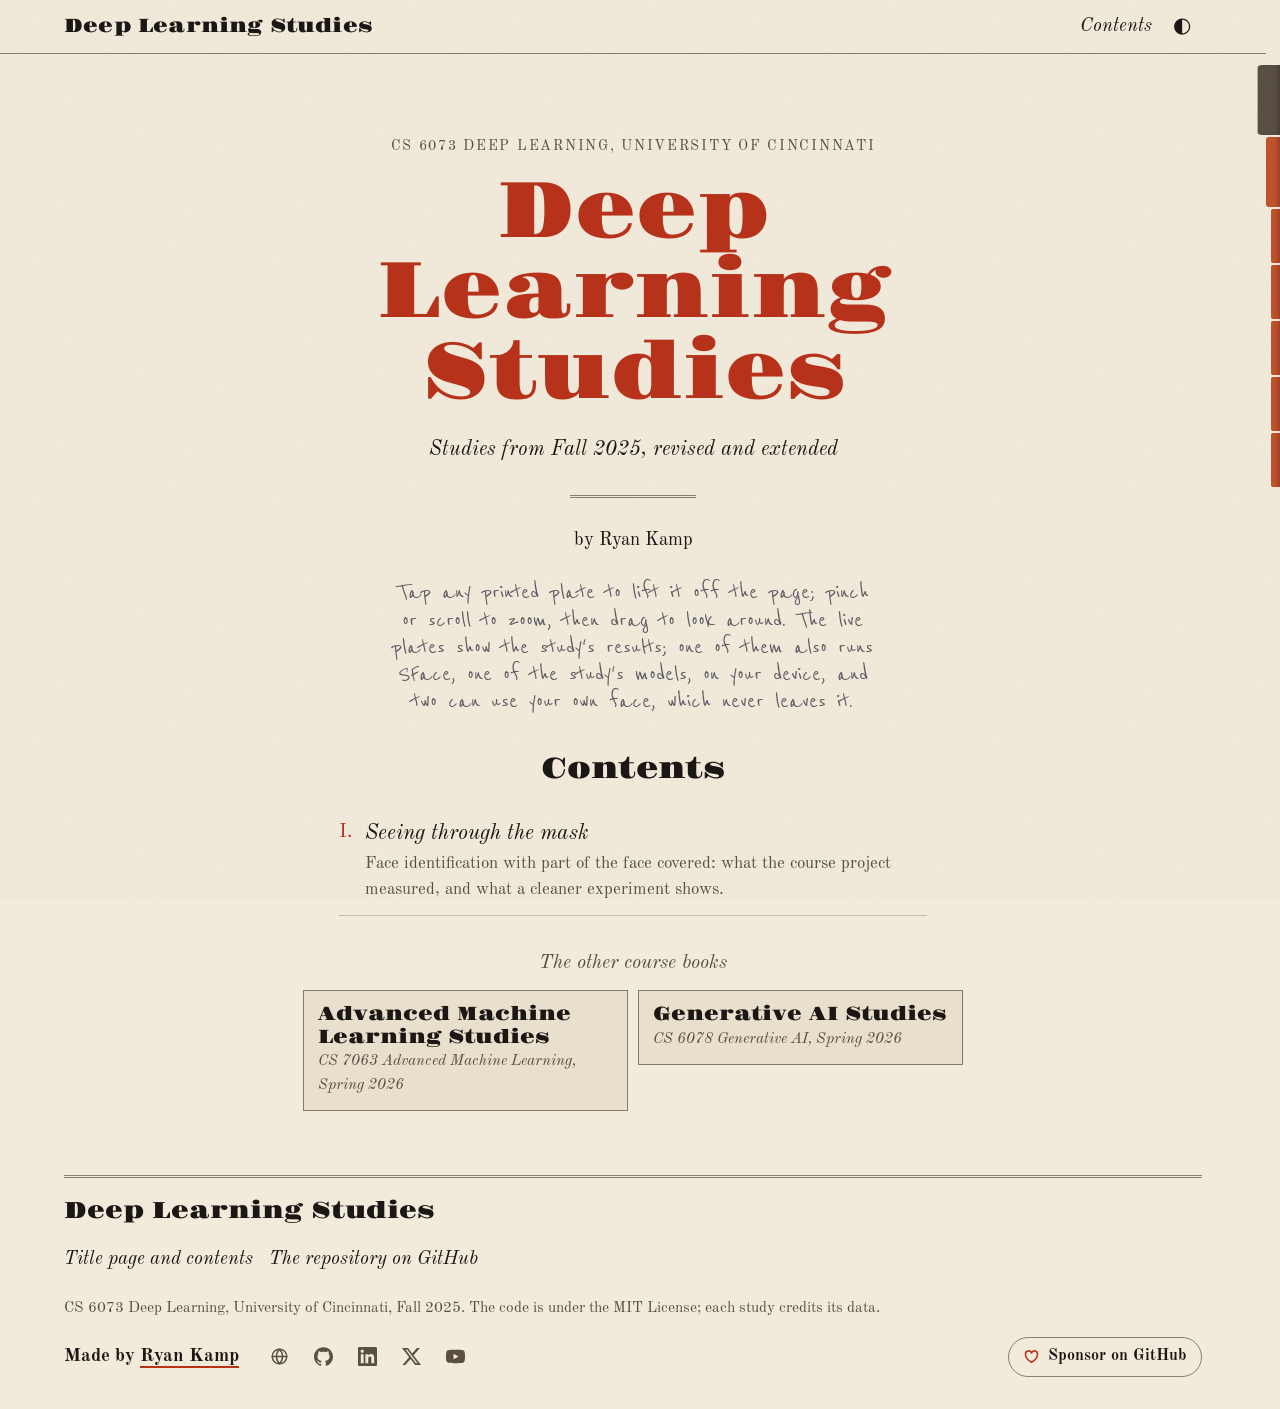
==== commit cc378977: "Add the chapter's sections to the thumb index, with flags and a touch scrub, and check them" ====
--- a/docs/index.html
+++ b/docs/index.html
@@ -18,14 +18,14 @@
 <meta name="twitter:card" content="summary_large_image">
 <title>Deep Learning Studies</title>
 <meta name="color-scheme" content="light dark">
-<link rel="stylesheet" href="assets/book.css?v=69820c8120">
-<script src="assets/book.js?v=2469685aef"></script>
+<link rel="stylesheet" href="assets/book.css?v=26147999c3">
+<script src="assets/book.js?v=463cfb848d"></script>
 </head>
 <body>
 <a class="skip" href="#main">Skip to the text</a>
 <header class="head"><a class="brand" href="index.html">Deep Learning Studies</a>
 <nav aria-label="Book"><a href="index.html#contents">Contents</a><button class="mode" type="button">◐</button></nav></header>
-<nav class="edge" aria-label="Thumb index"><a href="index.html" style="--c:var(--ink-2)" aria-label="Contents" aria-current="page"></a><a href="facial-recognition-under-occlusion-project/index.html" style="--c:#c0532e" aria-label="Chapter I"></a></nav>
+<nav class="edge" aria-label="Thumb index"><a href="index.html" style="--c:var(--ink-2)" aria-label="Contents" data-flag="Contents" aria-current="page"></a><a href="facial-recognition-under-occlusion-project/index.html" style="--c:#c0532e" aria-label="Chapter I: Seeing through the mask" data-flag="I · Seeing through the mask"></a><a class="sec" href="facial-recognition-under-occlusion-project/index.html#what-the-original-test-measured" style="--c:#c0532e" aria-label="Chapter I, section: What the original test measured" data-flag="❦ · What the original test measured" data-sec="what-the-original-test-measured"></a><a class="sec" href="facial-recognition-under-occlusion-project/index.html#a-cleaner-experiment" style="--c:#c0532e" aria-label="Chapter I, section: A cleaner experiment" data-flag="❦ · A cleaner experiment" data-sec="a-cleaner-experiment"></a><a class="sec" href="facial-recognition-under-occlusion-project/index.html#pretrained-models-degrade-gradually" style="--c:#c0532e" aria-label="Chapter I, section: Pretrained models degrade gradually" data-flag="❦ · Pretrained models degrade gradually" data-sec="pretrained-models-degrade-gradually"></a><a class="sec" href="facial-recognition-under-occlusion-project/index.html#what-the-projects-two-ideas-do" style="--c:#c0532e" aria-label="Chapter I, section: What the project’s two ideas do" data-flag="❦ · What the project’s two ideas do" data-sec="what-the-projects-two-ideas-do"></a><a class="sec" href="facial-recognition-under-occlusion-project/index.html#what-it-adds-up-to" style="--c:#c0532e" aria-label="Chapter I, section: What it adds up to" data-flag="❦ · What it adds up to" data-sec="what-it-adds-up-to"></a></nav>
 <main id="main">
 <section class="title-page">
 <p class="kicker">CS 6073 Deep Learning, University of Cincinnati</p>
--- a/docs/assets/book.css
+++ b/docs/assets/book.css
@@ -73,14 +73,60 @@
 .brand { font: 400 clamp(0.88rem, 4.1vw, 1.08rem)/1 var(--fat); text-decoration: none; letter-spacing: 0.01em; white-space: nowrap; }
 .head nav { display: flex; align-items: center; gap: 2px; }
 .head nav a { padding: 10px 8px; text-decoration: none; font-style: italic; }
-@media (max-width: 420px) { .head { padding: 0 6px 0 16px; gap: 4px; } .head nav a { padding: 10px 4px; font-size: 0.95rem; } .mode { width: 36px; } }
+@media (max-width: 420px) { .head { padding: 0 6px 0 16px; gap: 4px; } .head nav a { padding: 10px 4px; font-size: 0.95rem; } .head .mode { width: 36px; } }
 .mode { all: unset; box-sizing: border-box; display: inline-grid; place-items: center; width: 40px; height: 40px; cursor: pointer; border-radius: 50%; font-size: 1.15rem; }
 .mode:focus-visible { outline: 2px solid var(--rubric); }
 
-/* The fore-edge: one painted tab per chapter, and one for the contents */
-.edge { position: fixed; z-index: 45; right: 0; top: 64px; bottom: 12px; width: var(--edge); display: flex; flex-direction: column; gap: 2px; }
-.edge a { flex: 0 1 72px; min-height: 28px; background: var(--c, var(--ink-2)); border-radius: 3px 0 0 3px; transform-origin: right center; transition: transform 0.14s; box-shadow: inset -5px 0 6px -5px rgba(0, 0, 0, 0.4); }
-.edge a:hover, .edge a[aria-current="page"] { transform: scaleX(1.6); }
+/* The fore-edge: a painted tab for the contents, one for each chapter, and a narrower one, in the
+   chapter's ink, for each of its sections. Each tab is painted at the edge; the link around it is its
+   hit area, which a touch screen widens. The strip is only as tall as its tabs. The tab of the page, and
+   of the section being read, stands out. */
+:root { --edge-hit: 24px; --edge-pad: var(--edge); }
+.edge { position: fixed; z-index: 45; right: 0; top: 64px; max-height: calc(100vh - 76px); max-height: calc(100dvh - 76px); width: var(--edge-hit); display: flex; flex-direction: column; }
+.edge a { --tab: var(--c, var(--ink-2)); --paint: var(--edge); position: relative; flex: 0 1 72px; min-height: 28px; }
+.edge a::before { content: ""; position: absolute; top: 1px; right: 0; bottom: 1px; width: var(--paint); background: var(--tab); border-radius: 3px 0 0 3px; transform-origin: right center; transition: transform 0.14s; box-shadow: inset -5px 0 6px -5px rgba(0, 0, 0, 0.4); }
+/* a section's tab: the chapter's own ink (at least 3:1 on the paper in both printings), painted narrower */
+.edge a.sec { --paint: 9px; flex-basis: 56px; }
+.edge a.sec::before { border-radius: 2px 0 0 2px; }
+.edge a:hover::before, .edge a[aria-current]::before, .edge a.is-on::before { transform: scaleX(1.6); }
+.edge a:focus-visible { outline: 2px solid var(--rubric); outline-offset: -2px; }
+/* The flag: a slip of ink beside the edge with the tab's name, the numeral or fleuron in red. A clear
+   bridge spans the gap to the strip, so the pointer can cross onto the flag without losing it. */
+.edge-flag { position: fixed; z-index: 46; right: calc(var(--edge-hit) + 6px); transform: translateY(-50%); padding: 6px 11px 7px; background: var(--ink); color: var(--paper); font: italic 400 0.95rem/1.2 var(--serif); width: max-content; max-width: min(24rem, calc(100vw - var(--edge-hit) - 28px)); text-wrap: balance; overflow-wrap: anywhere; border-radius: 2px; box-shadow: 0 6px 16px -8px rgba(var(--shade), 0.6); }
+.edge-flag::after { content: ""; position: absolute; top: 0; bottom: 0; left: 100%; width: 8px; }
+.edge-flag[hidden] { display: none; }
+.edge-flag .flag-no { font-style: normal; color: #ff7a52; margin-right: 0.45em; }
+:root[data-theme="dark"] .edge-flag .flag-no { color: #b8321a; }
+@media (prefers-color-scheme: dark) { :root:not([data-theme="light"]) .edge-flag .flag-no { color: #b8321a; } }
+/* scrubbing with a thumb: a larger flag beside the thumb, clear of it; a long name takes a second line */
+.edge-flag.is-scrub { right: 66px; max-width: calc(100vw - 66px - 16px); pointer-events: none; padding: 10px 14px 11px; font-size: 1.1rem; }
+.edge-flag.is-scrub::after { display: none; }
+/* slid away from the edge: the flag says the reader will stay, on the lighter ink */
+.edge-flag.is-off { background: var(--ink-2); }
+/* On a touch screen each tab answers 48 px in from the edge and is at least 48 px tall, so a thumb lands on it
+   away from the system's edge swipe, and the page's own column, plates, and demos stay clear of that strip. A
+   thumb pressed on a tab scrubs the tabs (book.js); the strip doesn't scroll the page. The running head sits
+   above the strip, so it runs to the screen's edge. */
+@media (any-pointer: coarse) {
+  :root { --edge-hit: 48px; --edge-pad: max(var(--edge), calc(var(--edge-hit) - var(--gutter))); }
+  body { padding-right: var(--edge-pad); }
+  .head { margin-right: calc(-1 * var(--edge-pad)); }
+  .edge { top: 58px; max-height: calc(100vh - 66px); max-height: calc(100dvh - 66px); touch-action: none; -webkit-touch-callout: none; -webkit-user-select: none; user-select: none; }
+  .edge a { min-height: 48px; -webkit-tap-highlight-color: transparent; }
+  .edge-flag { pointer-events: none; }
+}
+/* On a short screen (a phone held sideways) the strip starts right under the running head and the tabs share
+   the height: 48 px each from 390 px tall; shorter, every tab still shows and the strip still scrubs. */
+@media (any-pointer: coarse) and (max-height: 420px) {
+  .edge { top: 54px; height: calc(100vh - 54px); height: calc(100dvh - 54px); max-height: none; }
+  .edge a, .edge a.sec { flex: 1 1 0; min-height: 0; }
+}
+/* Forced colors: the tabs keep an outline in the system's colors, and the current ones are filled. */
+@media (forced-colors: active) {
+  .edge a::before { border: 1px solid LinkText; box-shadow: none; }
+  .edge a[aria-current]::before, .edge a.is-on::before { background: Highlight; forced-color-adjust: none; }
+  .edge-flag { border: 1px solid CanvasText; }
+}
 
 /* The title page */
 .title-page { max-width: 44rem; margin: 0 auto; padding: clamp(40px, 9vh, 96px) var(--gutter) 24px; text-align: center; }
@@ -334,7 +380,7 @@
   .ox-cropwrap { grid-template-columns: minmax(120px, 42%) 1fr; align-items: start; column-gap: 12px; }
   .ox-cropwrap > .ox-stack { grid-row: span 4; }
 }
-@media (prefers-reduced-motion: reduce) { .ox-dot, .ox-ci, .plate > button.lift, .edge a { transition: none; } .lifted { animation: none; } }
+@media (prefers-reduced-motion: reduce) { .ox-dot, .ox-ci, .plate > button.lift, .edge a::before, .edge-flag.is-scrub { transition: none; } .lifted { animation: none; } }
 
 /* The foot */
 .foot { margin: 64px var(--gutter) 0; padding: 22px 0 32px; border-top: 3px double var(--rule-2); }
